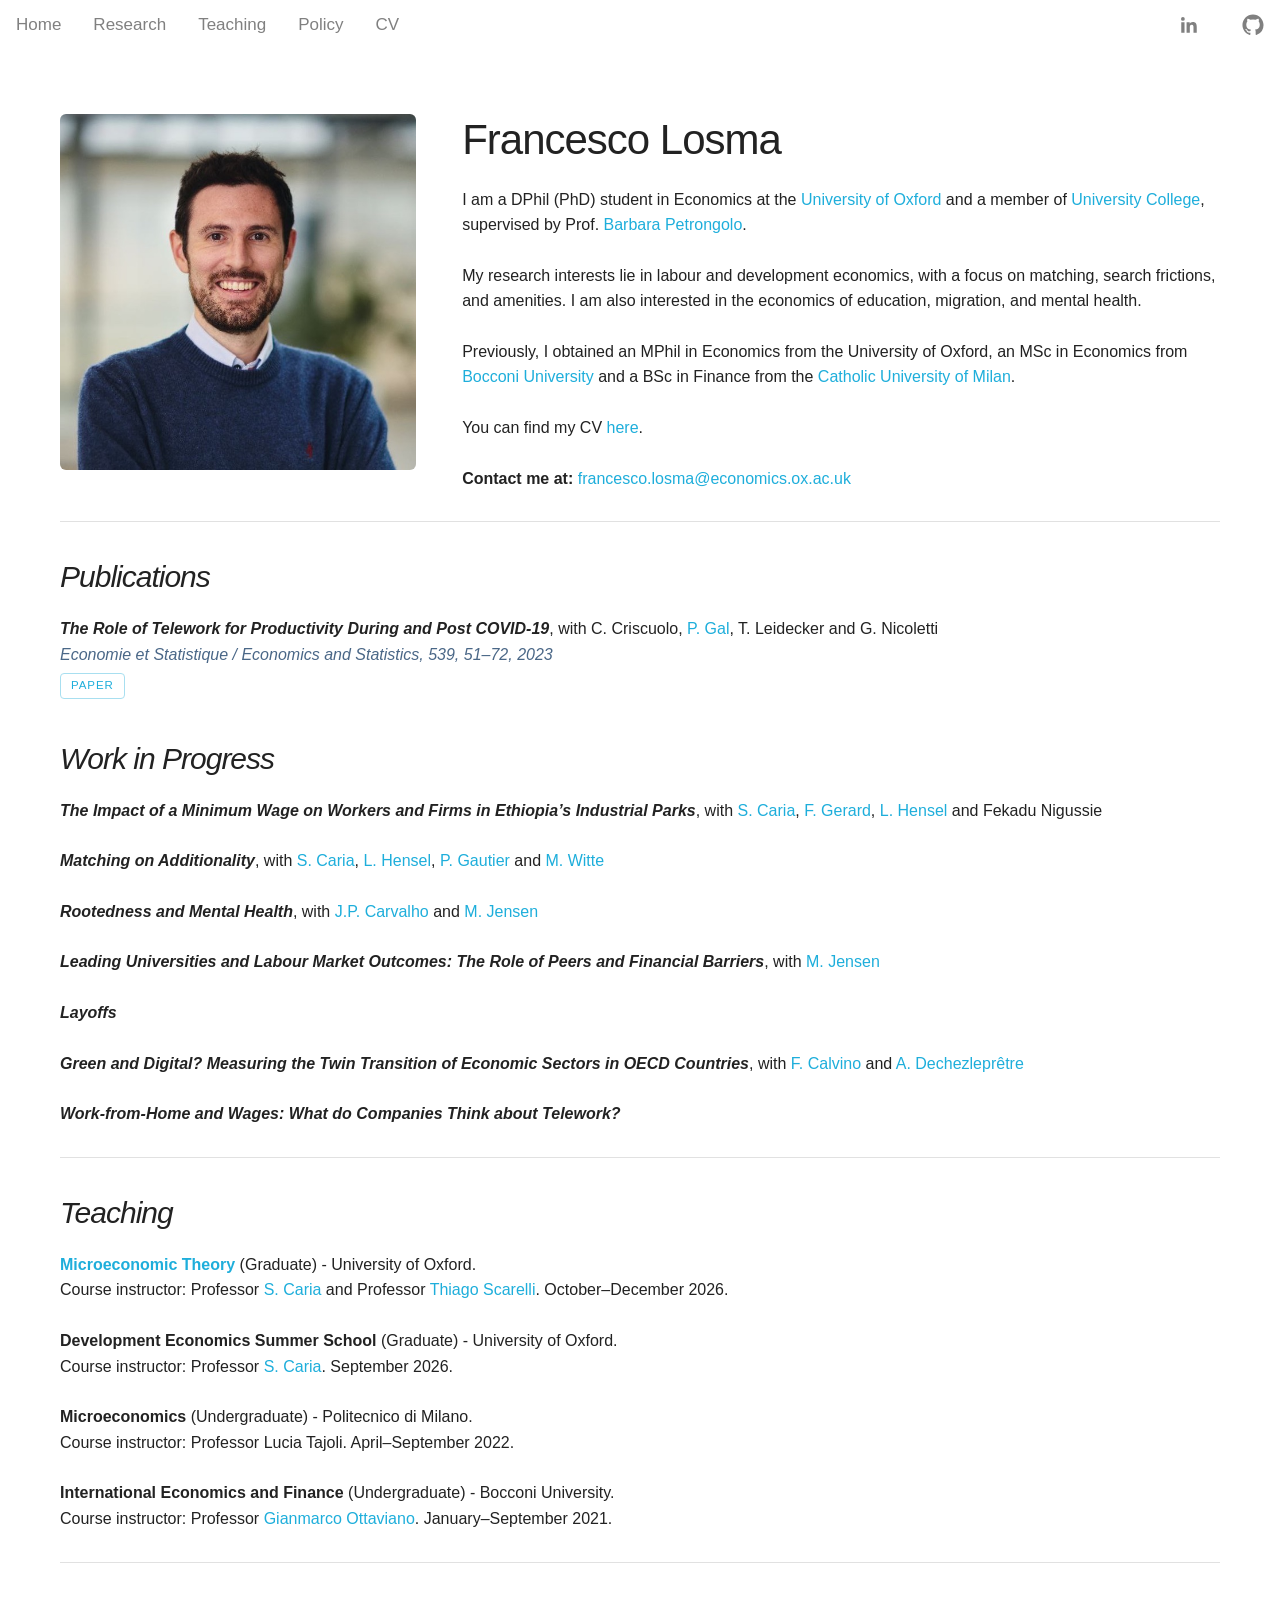
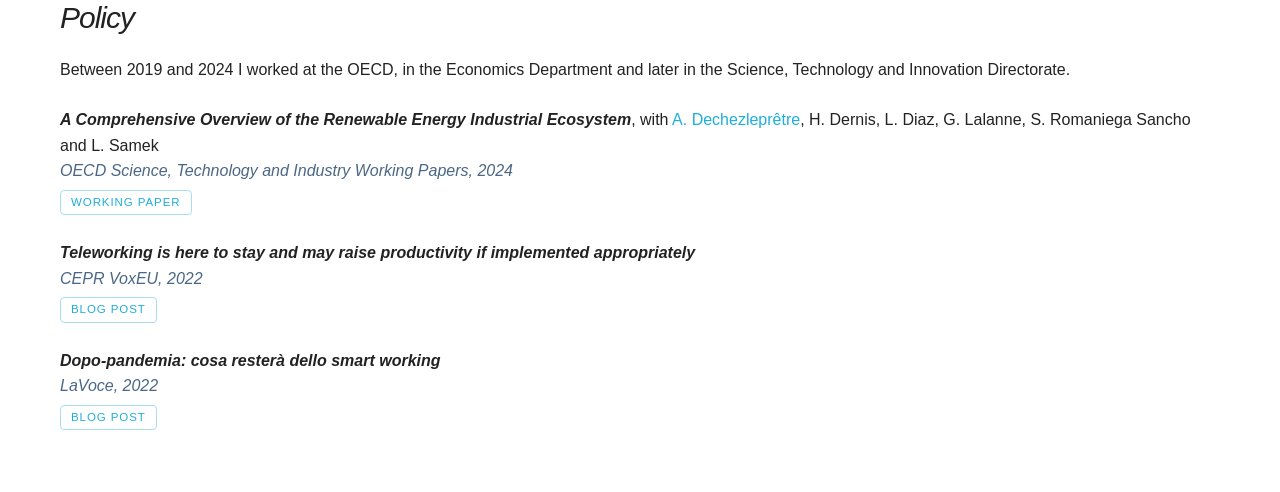
==== index.html @ 0cb71545 "change style" ====
<!doctype html>
<html lang="en">
  <head>
    <meta charset="utf-8">
    <meta name="viewport" content="width=device-width, initial-scale=1">
    <title>Francesco Losma | Economics, University of Oxford</title>
    <meta name="description" content="Francesco Losma, DPhil student in Economics at the University of Oxford.">
    <meta name="author" content="Francesco Losma">
    <link rel="canonical" href="https://francescolosma.github.io/">
    <link rel="icon" href="favicon.svg" type="image/svg+xml">
    <link rel="stylesheet" href="styles.css">
  </head>
  <body>
    <header class="topnav">
      <nav class="nav-links" aria-label="Main">
        <a href="#home">Home</a>
        <a href="#research">Research</a>
        <a href="#teaching">Teaching</a>
        <a href="#policy">Policy</a>
        <a href="files/CV.pdf" target="_blank" rel="noreferrer">CV</a>
      </nav>
      <!-- To add a profile (e.g. Google Scholar), copy one <a> and change its link and icon -->
      <nav class="social-links" aria-label="Profiles">
        <a href="https://www.linkedin.com/in/francesco-losma" aria-label="LinkedIn" target="_blank" rel="noreferrer">
          <svg aria-hidden="true" viewBox="0 0 24 24"><path d="M20.45 20.45h-3.56v-5.57c0-1.33-.02-3.04-1.85-3.04-1.85 0-2.14 1.45-2.14 2.94v5.67H9.35V9h3.41v1.56h.05c.48-.9 1.64-1.85 3.37-1.85 3.6 0 4.27 2.37 4.27 5.46v6.28ZM5.34 7.43a2.06 2.06 0 1 1 0-4.13 2.06 2.06 0 0 1 0 4.13ZM7.12 20.45H3.56V9h3.56v11.45Z"/></svg>
        </a>
        <a href="https://github.com/francescolosma" aria-label="GitHub" target="_blank" rel="noreferrer">
          <svg aria-hidden="true" viewBox="0 0 24 24"><path d="M12 .5C5.65.5.5 5.65.5 12c0 5.08 3.29 9.39 7.86 10.91.58.11.79-.25.79-.56v-1.97c-3.2.7-3.87-1.54-3.87-1.54-.52-1.33-1.28-1.69-1.28-1.69-1.04-.71.08-.7.08-.7 1.15.08 1.76 1.18 1.76 1.18 1.03 1.76 2.69 1.25 3.35.96.1-.74.4-1.25.73-1.54-2.55-.29-5.24-1.28-5.24-5.69 0-1.26.45-2.29 1.18-3.09-.12-.29-.51-1.46.11-3.05 0 0 .97-.31 3.17 1.18a11 11 0 0 1 5.77 0c2.2-1.49 3.17-1.18 3.17-1.18.63 1.59.23 2.76.11 3.05.74.8 1.18 1.83 1.18 3.09 0 4.42-2.69 5.39-5.25 5.68.41.36.78 1.06.78 2.14v3.17c0 .31.21.68.8.56A11.5 11.5 0 0 0 23.5 12C23.5 5.65 18.35.5 12 .5Z"/></svg>
        </a>
      </nav>
    </header>

    <main class="container">
      <section class="profile" id="home">
        <img class="profile-img" src="images/profile.jpg" alt="Portrait of Francesco Losma" width="620" height="620">
        <div class="bio">
          <h1>Francesco Losma</h1>
          <p>
            I am a DPhil (PhD) student in Economics at the
            <a href="https://www.economics.ox.ac.uk/">University of Oxford</a> and a member of
            <a href="https://www.univ.ox.ac.uk/">University College</a>, supervised by Prof.
            <a href="https://sites.google.com/site/barbarapetrongolo/">Barbara Petrongolo</a>.
          </p>
          <p>
            My research interests lie in labour and development economics, with a focus on matching,
            search frictions, and amenities. I am also interested in the economics of education,
            migration, and mental health.
          </p>
          <p>
            Previously, I obtained an MPhil in Economics from the University of Oxford, an MSc in Economics
            from <a href="https://www.unibocconi.it/en">Bocconi University</a> and a BSc in Finance from the
            <a href="https://www.unicatt.it/">Catholic University of Milan</a>.
          </p>
          <p>
            You can find my CV <a href="files/CV.pdf" target="_blank" rel="noreferrer">here</a>.
          </p>
          <p>
            <strong>Contact me at:</strong>
            <a href="mailto:francesco.losma@economics.ox.ac.uk">francesco.losma@economics.ox.ac.uk</a>
          </p>
        </div>
      </section>

      <hr>

      <section id="research">
        <!--
          One <article> per paper. Every line except the title is optional:

          <article class="paper">
            <p><strong><em>Paper Title</em></strong>, with <a href="https://coauthor.site">Coauthor Name</a> and Another Coauthor</p>
            <p class="status">Revise &amp; Resubmit at Journal Name</p>
            <div class="buttons">
              <button class="btn abstract-toggle" type="button" aria-expanded="false">Abstract</button>
              <a class="btn" href="files/paper.pdf" target="_blank" rel="noreferrer">Working Paper</a>
              <a class="btn" href="files/slides.pdf" target="_blank" rel="noreferrer">Slides</a>
            </div>
            <div class="abstract" hidden>
              <p>Abstract text.</p>
            </div>
            <p class="presented"><em>Presented at:</em> Seminar One (05/2026), Conference Two (09/2026)</p>
          </article>

          The Abstract button opens the <div class="abstract"> right after the buttons; leave both
          out if there is no abstract. Any other button is an <a class="btn"> with its own label.
        -->
        <h2>Publications</h2>

        <article class="paper">
          <p><strong><em>The Role of Telework for Productivity During and Post COVID-19</em></strong>, with C. Criscuolo, <a href = "https://sites.google.com/site/petergalswebsite/">P. Gal</a>, T. Leidecker and G. Nicoletti</p>
          <p class="status">Economie et Statistique / Economics and Statistics, 539, 51&ndash;72, 2023</p>
          <div class="buttons">
            <a class="btn" href="https://doi.org/10.24187/ecostat.2023.539.2097" target="_blank" rel="noreferrer">Paper</a>
          </div>
        </article>

        <h2>Work in Progress</h2>

        <article class="paper">
          <p><strong><em>The Impact of a Minimum Wage on Workers and Firms in Ethiopia&rsquo;s Industrial Parks</em></strong>, with <a href="https://www.stefanocaria.com/">S. Caria</a>, <a href = "https://sites.google.com/site/fransgerard/home">F. Gerard</a>, <a href = "https://lukashensel.com/">L. Hensel</a> and Fekadu Nigussie</p>
        </article>

        <article class="paper">
          <p><strong><em>Matching on Additionality</em></strong>, with <a href="https://www.stefanocaria.com/">S. Caria</a>, <a href = "https://lukashensel.com/">L. Hensel</a>, <a href = "https://sites.google.com/site/pietgautier/">P. Gautier</a> and <a href = "https://www.marcwitte.com/">M. Witte</a></p>
        </article>

        <article class="paper">
          <p><strong><em>Rootedness and Mental Health</em></strong>, with <a href = "https://jeanpaulcarvalho.com/">J.P. Carvalho</a> and <a href = "https://fjaellegaard.com/">M. Jensen</a></p>
        </article>

        <article class="paper">
          <p><strong><em>Leading Universities and Labour Market Outcomes: The Role of Peers and Financial Barriers</em></strong>, with <a href = "https://fjaellegaard.com/">M. Jensen</a></p>
        </article>

        <article class="paper">
          <p><strong><em>Layoffs</em></strong></p>
        </article>

        <article class="paper">
          <p><strong><em>Green and Digital? Measuring the Twin Transition of Economic Sectors in OECD Countries</em></strong>, with <a href = "https://sites.google.com/view/flaviocalvino">F. Calvino</a> and <a href = "https://antoinedechezlepretre.github.io/">A. Dechezlepr&ecirc;tre</a></p>
        </article>

        <article class="paper">
          <p><strong><em>Work-from-Home and Wages: What do Companies Think about Telework?</em></strong></p>
        </article>
      </section>

      <hr>

      <section id="teaching">
        <h2>Teaching</h2>

        <p>
          <strong><a href="microeconomic-theory.html">Microeconomic Theory</a></strong> (Graduate) - University of Oxford.<br>
          Course instructor: Professor <a href="https://www.stefanocaria.com/">S. Caria</a> and Professor <a href="https://thiagoscarelli.github.io/">Thiago Scarelli</a>. October&ndash;December 2026.
        </p>

        <p>
          <strong>Development Economics Summer School</strong> (Graduate) - University of Oxford.<br>
          Course instructor: Professor <a href="https://www.stefanocaria.com/">S. Caria</a>. September 2026.
        </p>

        <p>
          <strong>Microeconomics</strong> (Undergraduate) - Politecnico di Milano.<br>
          Course instructor: Professor Lucia Tajoli. April&ndash;September 2022.
        </p>

        <p>
          <strong>International Economics and Finance</strong> (Undergraduate) - Bocconi University.<br>
          Course instructor: Professor <a href = "https://sites.google.com/view/gipottaviano">Gianmarco Ottaviano</a>. January&ndash;September 2021.
        </p>
      </section>

      <hr>

      <section id="policy">
        <h2>Policy</h2>

        <p>
          Between 2019 and 2024 I worked at the OECD, in the Economics Department and later in the
          Science, Technology and Innovation Directorate.
        </p>

        <article class="paper">
          <p>
            <strong><em>A Comprehensive Overview of the Renewable Energy Industrial Ecosystem</em></strong>, with <a href="https://antoinedechezlepretre.github.io/">A. Dechezlepr&ecirc;tre</a>,
            H. Dernis, L. Diaz, G. Lalanne, S. Romaniega Sancho and L. Samek
          </p>
          <p class="status">OECD Science, Technology and Industry Working Papers, 2024</p>
          <div class="buttons">
            <a class="btn" href="https://doi.org/10.1787/94dce592-en" target="_blank" rel="noreferrer">Working Paper</a>
          </div>
        </article>

        <article class="paper">
          <p><strong><em>Teleworking is here to stay and may raise productivity if implemented appropriately</em></strong></p>
          <p class="status">CEPR VoxEU, 2022</p>
          <div class="buttons">
            <a class="btn" href="https://cepr.org/voxeu/columns/teleworking-here-stay-and-may-raise-productivity-if-implemented-appropriately" target="_blank" rel="noreferrer">Blog Post</a>
          </div>
        </article>

        <article class="paper">
          <p><strong><em>Dopo-pandemia: cosa rester&agrave; dello smart working</em></strong></p>
          <p class="status">LaVoce, 2022</p>
          <div class="buttons">
            <a class="btn" href="https://lavoce.info/archives/94316/dopo-pandemia-cosa-restera-dello-smart-working/" target="_blank" rel="noreferrer">Blog Post</a>
          </div>
        </article>
      </section>
    </main>

    <script src="site.js"></script>
  </body>
</html>
---- styles.css ----
:root {
  --text: #222;
  --muted: #808080;
  --link: #1eaedb;
  --link-hover: #0fa0ce;
  --status: #4a6787;
  --btn-border: #a8dff0;
  --line: #e1e1e1;
  --nav-hover: #ddd;
}

* {
  box-sizing: border-box;
}

html {
  scroll-behavior: smooth;
}

body {
  margin: 0;
  background: #fff;
  color: var(--text);
  font-family: "Helvetica Neue", Helvetica, Arial, sans-serif;
  font-size: 16px;
  font-weight: 300;
  line-height: 1.6;
  overflow-wrap: break-word;
}

a {
  color: var(--link);
  text-decoration: none;
}

a:hover,
a:focus {
  color: var(--link-hover);
}

strong {
  font-weight: 700;
}

p {
  margin: 0 0 25px;
}

hr {
  margin: 30px 0 35px;
  border: 0;
  border-top: 1px solid var(--line);
}

/* ---------- Top bar ---------- */

.topnav {
  display: flex;
  flex-wrap: wrap;
  justify-content: space-between;
  align-items: center;
}

.nav-links,
.social-links {
  display: flex;
  flex-wrap: wrap;
}

.social-links {
  gap: 10px;
}

.topnav a {
  padding: 14px 16px;
  color: var(--muted);
  font-size: 17px;
  line-height: 1.2;
}

.topnav a:hover,
.topnav a:focus {
  background: var(--nav-hover);
  color: #000;
}

.social-links a {
  display: flex;
  align-items: center;
}

.social-links svg {
  width: 22px;
  height: 22px;
  fill: currentColor;
}

/* ---------- Page ---------- */

.container {
  max-width: 1200px;
  margin: 0 auto;
  padding: clamp(24px, 5vw, 72px) 20px 60px;
}

/* photo on the left, name and bio on the right */
.profile {
  display: grid;
  grid-template-columns: 30.667% 1fr;
  gap: 4%;
  align-items: start;
}

.profile-img {
  display: block;
  width: 100%;
  height: auto;
  border-radius: 6px;
}

h1 {
  margin: 0 0 20px;
  font-size: 42px;
  font-weight: 300;
  line-height: 1.25;
  letter-spacing: -1px;
}

.bio p:last-child {
  margin-bottom: 0;
}

h2 {
  margin: 0 0 20px;
  font-size: 30px;
  font-style: italic;
  font-weight: 300;
  line-height: 1.3;
  letter-spacing: -1px;
}

* + h2 {
  margin-top: 40px;
}

section > :last-child {
  margin-bottom: 0;
}

/* ---------- Papers ---------- */

.paper {
  margin-bottom: 25px;
}

.paper p {
  margin: 0;
}

.status {
  color: var(--status);
  font-style: italic;
}

/* a row of buttons under a paper: Abstract, Paper, Slides, ... */
.buttons {
  display: flex;
  flex-wrap: wrap;
  gap: 6px;
  margin: 6px 0 2px;
}

.btn {
  display: inline-flex;
  align-items: center;
  gap: 5px;
  padding: 3px 10px;
  border: 1px solid var(--btn-border);
  border-radius: 4px;
  background: #fff;
  color: var(--link);
  font: inherit;
  font-size: 11.5px;
  font-weight: 500;
  line-height: 1.5;
  letter-spacing: 0.08em;
  text-transform: uppercase;
  vertical-align: 1px;
  cursor: pointer;
  transition: background-color 0.15s, border-color 0.15s, color 0.15s;
}

.btn:hover,
.btn:focus-visible,
.btn[aria-expanded="true"] {
  border-color: var(--link);
  background: var(--link);
  color: #fff;
}

/* the arrow on the Abstract button turns when the abstract is open */
.abstract-toggle::after {
  content: "";
  width: 0;
  height: 0;
  border-top: 4px solid transparent;
  border-bottom: 4px solid transparent;
  border-left: 5px solid currentColor;
  transition: transform 0.15s;
}

.abstract-toggle[aria-expanded="true"]::after {
  transform: rotate(90deg);
}

.abstract {
  margin: 10px 0 4px;
  padding-left: 14px;
  border-left: 2px solid var(--line);
  color: #444;
  font-size: 15px;
}

.abstract p {
  text-align: justify;
}

.presented {
  font-size: 14px;
  line-height: 1.85;
}

/* ---------- Phones ---------- */

@media (max-width: 750px) {
  .profile {
    grid-template-columns: 1fr;
    gap: 20px;
  }

  h1 {
    font-size: 36px;
  }

  .topnav a {
    padding: 12px 10px;
  }
}
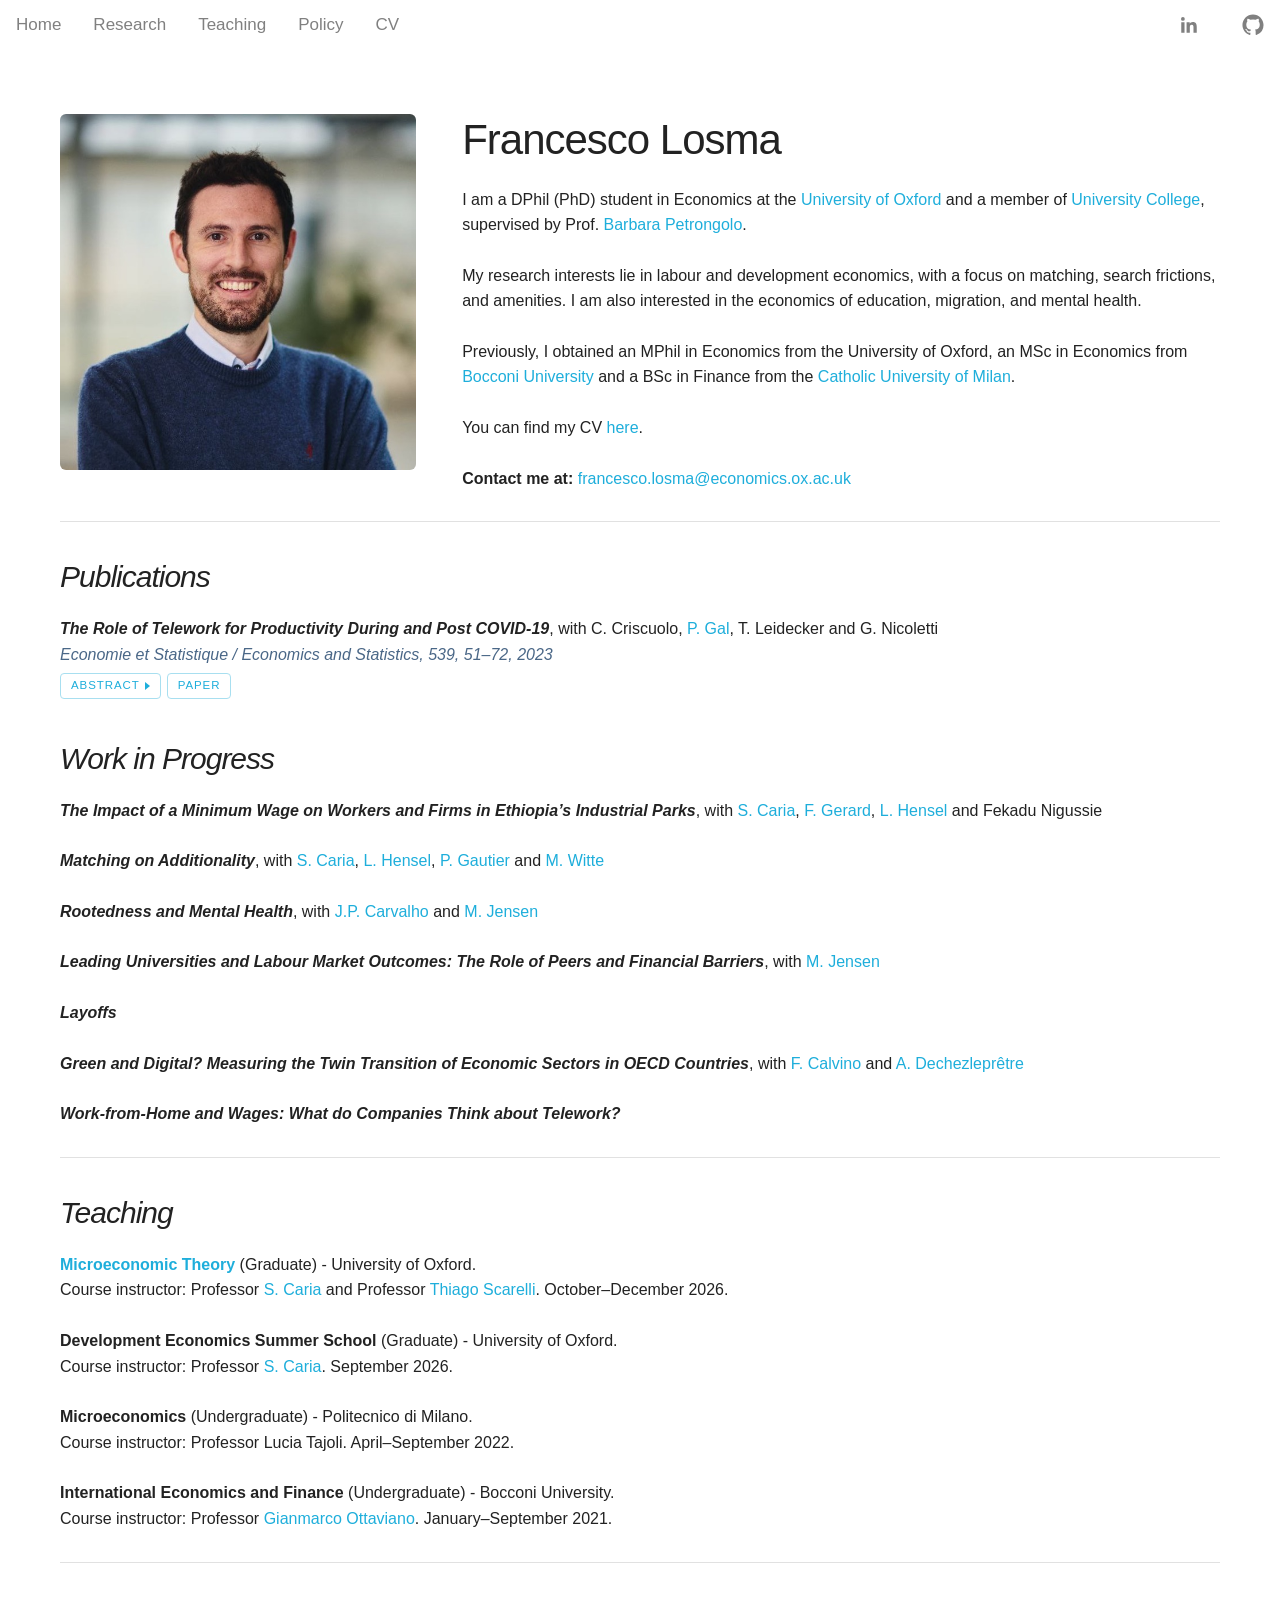
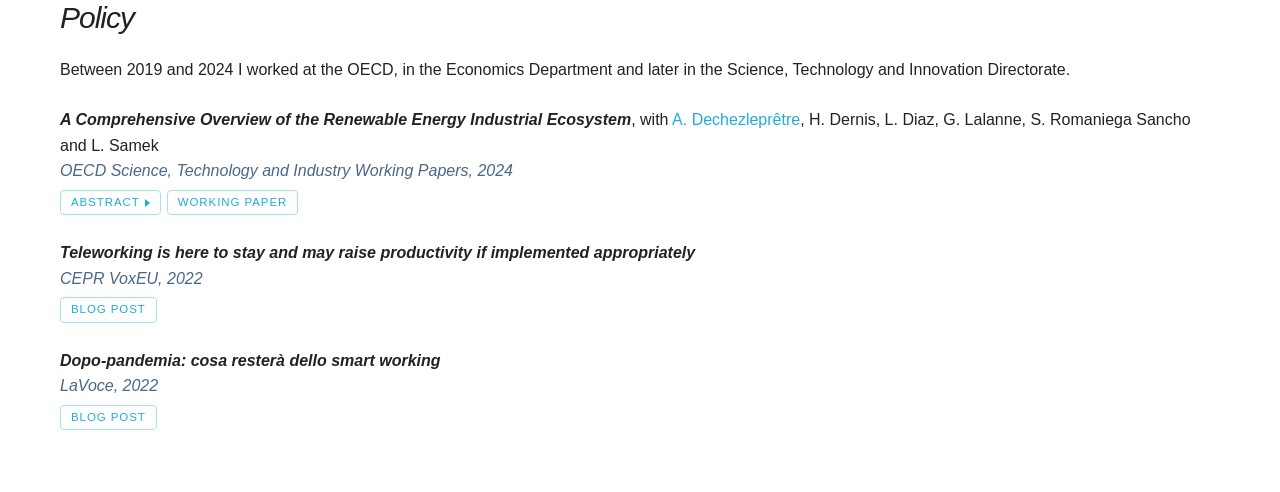
==== commit d9f728fa: "add abstracts" ====
--- a/index.html
+++ b/index.html
@@ -81,8 +81,9 @@
             <p class="presented"><em>Presented at:</em> Seminar One (05/2026), Conference Two (09/2026)</p>
           </article>
 
-          The Abstract button opens the <div class="abstract"> right after the buttons; leave both
-          out if there is no abstract. Any other button is an <a class="btn"> with its own label.
+          The Abstract button opens the <div class="abstract"> right after the buttons. It only shows
+          once that abstract has text, so an empty one can stay until the abstract is ready.
+          Any other button is an <a class="btn"> with its own label.
         -->
         <h2>Publications</h2>
 
@@ -90,38 +91,84 @@
           <p><strong><em>The Role of Telework for Productivity During and Post COVID-19</em></strong>, with C. Criscuolo, <a href = "https://sites.google.com/site/petergalswebsite/">P. Gal</a>, T. Leidecker and G. Nicoletti</p>
           <p class="status">Economie et Statistique / Economics and Statistics, 539, 51&ndash;72, 2023</p>
           <div class="buttons">
+            <button class="btn abstract-toggle" type="button" aria-expanded="false">Abstract</button>
             <a class="btn" href="https://doi.org/10.24187/ecostat.2023.539.2097" target="_blank" rel="noreferrer">Paper</a>
           </div>
+          <div class="abstract" hidden>
+            <p>Motivated by the sudden adoption of telework in the wake of the COVID-19 pandemic, the OECD Global Forum on Productivity (GFP) undertook an online survey among managers and workers in 25 countries about their experience and expectations on telework, with a particular focus on productivity and well-being aspects. Respondents had an overall positive assessment from teleworking both for firm performance and for well-being, and wish to increase the share of teleworkers from pre-crisis levels. On average, the ideal amount of telework is envisaged around 2-3 days per week, in line with the idea that the benefits (e.g. less commuting, fewer distractions) and costs (e.g. impaired communication and knowledge flows) are balanced at an intermediate level of telework intensity. Further adaptive changes from management are also needed, such as the coordination of schedules and further investments in ICT tools and skills.</p>
+          </div>
         </article>
 
         <h2>Work in Progress</h2>
 
         <article class="paper">
           <p><strong><em>The Impact of a Minimum Wage on Workers and Firms in Ethiopia&rsquo;s Industrial Parks</em></strong>, with <a href="https://www.stefanocaria.com/">S. Caria</a>, <a href = "https://sites.google.com/site/fransgerard/home">F. Gerard</a>, <a href = "https://lukashensel.com/">L. Hensel</a> and Fekadu Nigussie</p>
+          <div class="buttons">
+            <button class="btn abstract-toggle" type="button" aria-expanded="false">Abstract</button>
+          </div>
+          <div class="abstract" hidden>
+            <p><!-- paste the abstract here --></p>
+          </div>
         </article>
 
         <article class="paper">
           <p><strong><em>Matching on Additionality</em></strong>, with <a href="https://www.stefanocaria.com/">S. Caria</a>, <a href = "https://lukashensel.com/">L. Hensel</a>, <a href = "https://sites.google.com/site/pietgautier/">P. Gautier</a> and <a href = "https://www.marcwitte.com/">M. Witte</a></p>
+          <div class="buttons">
+            <button class="btn abstract-toggle" type="button" aria-expanded="false">Abstract</button>
+          </div>
+          <div class="abstract" hidden>
+            <p><!-- paste the abstract here --></p>
+          </div>
         </article>
 
         <article class="paper">
           <p><strong><em>Rootedness and Mental Health</em></strong>, with <a href = "https://jeanpaulcarvalho.com/">J.P. Carvalho</a> and <a href = "https://fjaellegaard.com/">M. Jensen</a></p>
+          <div class="buttons">
+            <button class="btn abstract-toggle" type="button" aria-expanded="false">Abstract</button>
+          </div>
+          <div class="abstract" hidden>
+            <p><!-- paste the abstract here --></p>
+          </div>
         </article>
 
         <article class="paper">
           <p><strong><em>Leading Universities and Labour Market Outcomes: The Role of Peers and Financial Barriers</em></strong>, with <a href = "https://fjaellegaard.com/">M. Jensen</a></p>
+          <div class="buttons">
+            <button class="btn abstract-toggle" type="button" aria-expanded="false">Abstract</button>
+          </div>
+          <div class="abstract" hidden>
+            <p><!-- paste the abstract here --></p>
+          </div>
         </article>
 
         <article class="paper">
           <p><strong><em>Layoffs</em></strong></p>
+          <div class="buttons">
+            <button class="btn abstract-toggle" type="button" aria-expanded="false">Abstract</button>
+          </div>
+          <div class="abstract" hidden>
+            <p><!-- paste the abstract here --></p>
+          </div>
         </article>
 
         <article class="paper">
           <p><strong><em>Green and Digital? Measuring the Twin Transition of Economic Sectors in OECD Countries</em></strong>, with <a href = "https://sites.google.com/view/flaviocalvino">F. Calvino</a> and <a href = "https://antoinedechezlepretre.github.io/">A. Dechezlepr&ecirc;tre</a></p>
+          <div class="buttons">
+            <button class="btn abstract-toggle" type="button" aria-expanded="false">Abstract</button>
+          </div>
+          <div class="abstract" hidden>
+            <p><!-- paste the abstract here --></p>
+          </div>
         </article>
 
         <article class="paper">
           <p><strong><em>Work-from-Home and Wages: What do Companies Think about Telework?</em></strong></p>
+          <div class="buttons">
+            <button class="btn abstract-toggle" type="button" aria-expanded="false">Abstract</button>
+          </div>
+          <div class="abstract" hidden>
+            <p><!-- paste the abstract here --></p>
+          </div>
         </article>
       </section>
 
@@ -168,7 +215,11 @@
           </p>
           <p class="status">OECD Science, Technology and Industry Working Papers, 2024</p>
           <div class="buttons">
+            <button class="btn abstract-toggle" type="button" aria-expanded="false">Abstract</button>
             <a class="btn" href="https://doi.org/10.1787/94dce592-en" target="_blank" rel="noreferrer">Working Paper</a>
+          </div>
+          <div class="abstract" hidden>
+            <p>While renewable energy adoption has accelerated globally, significant challenges remain in meeting ambitious deployment targets. This paper analyses bottlenecks in the renewable energy ecosystem and explores policy solutions by examining trade, innovation, M&A, jobs, and skills data. The analysis reveals three key findings: first, the renewable energy ecosystem spans multiple sectors beyond electricity production, with machinery, computer and electronics, and scientific and technical activities playing central roles in innovation activity and job creation; second, supply chain concentration is increasing for both capital goods and critical raw materials, creating dependencies on key supplier countries; and third, while innovation offers a pathway to address these dependencies through developing leading-edge manufacturing capabilities and material substitutes, patenting activity in renewable technologies is declining. Additionally, the sector faces potential skills shortages in engineering and technical trades. The findings suggest successful renewable energy deployment requires coordinated policy approaches addressing innovation support, supply chain resilience, and workforce development.</p>
           </div>
         </article>
 
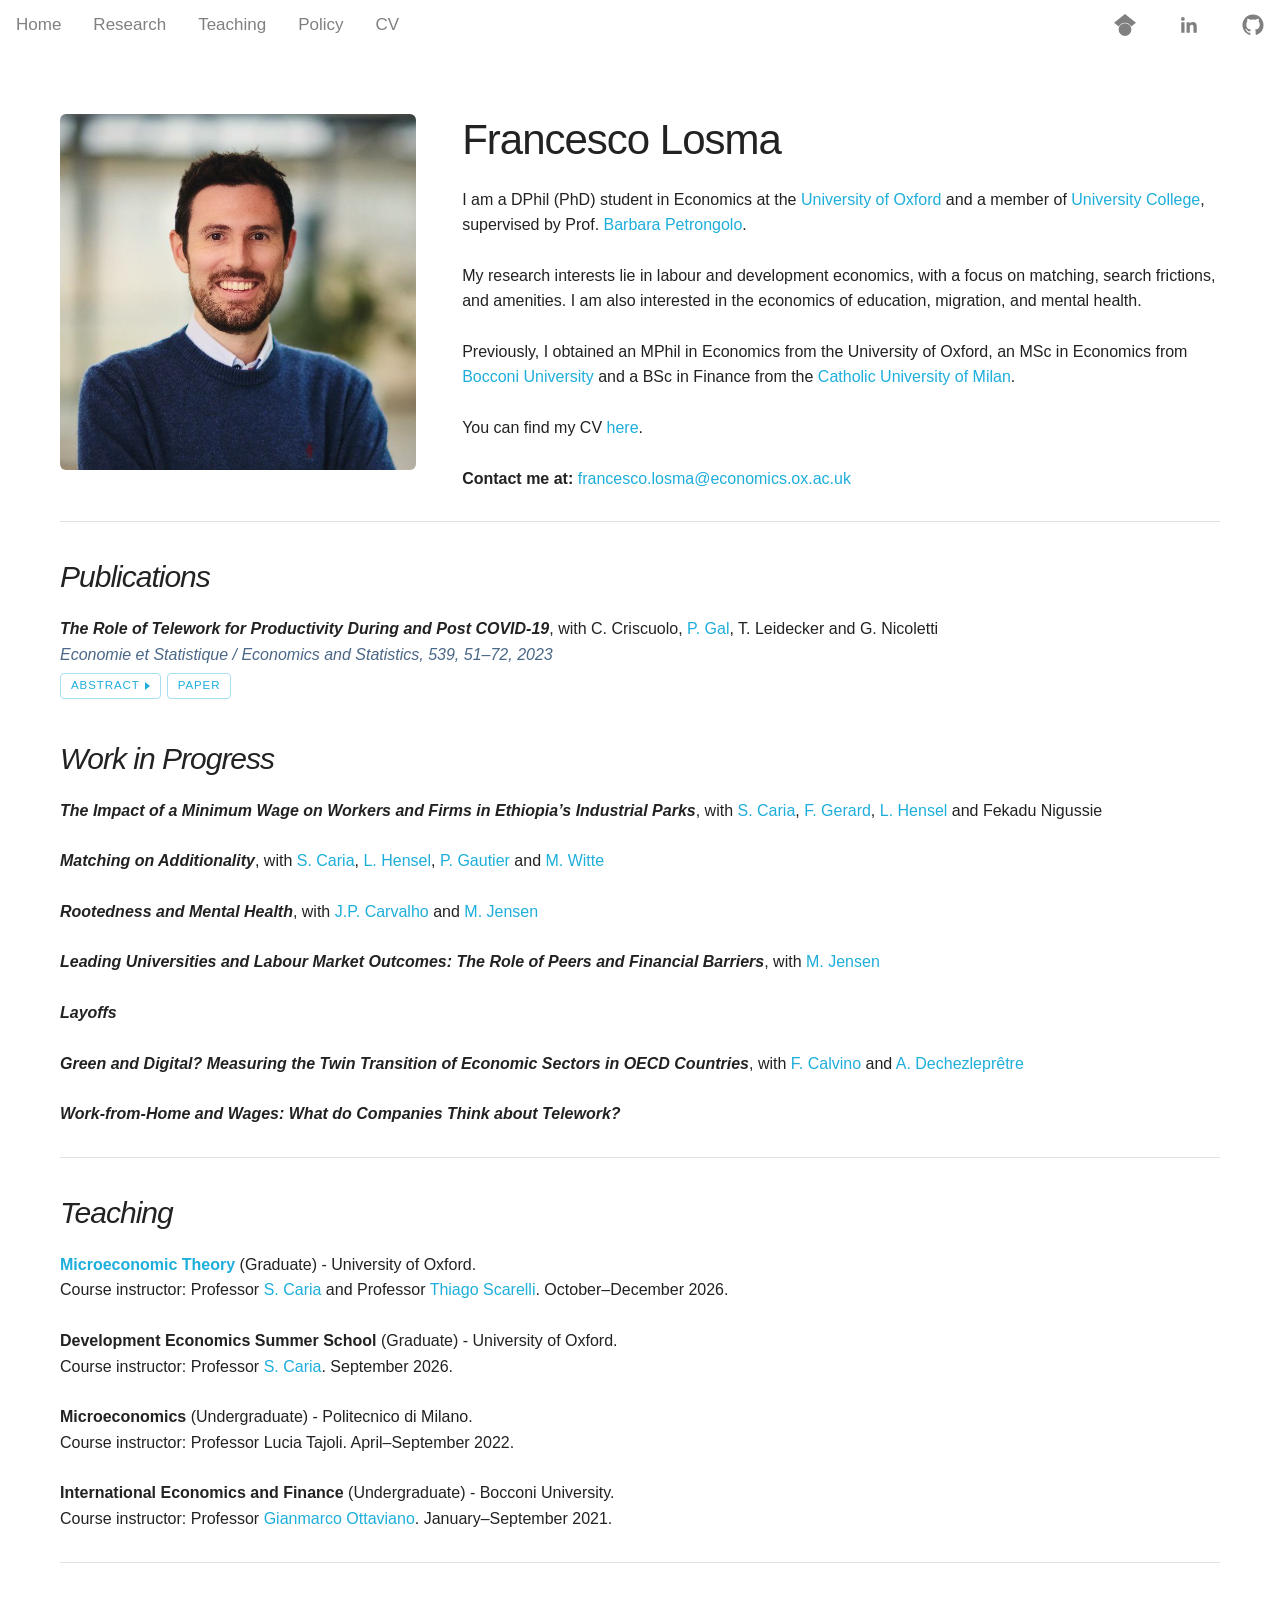
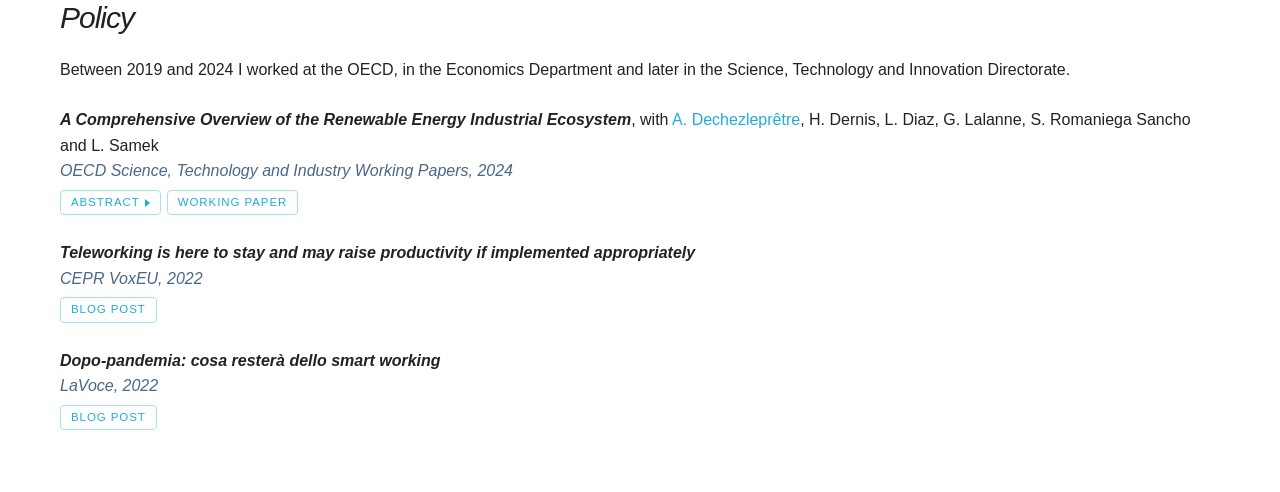
==== commit fed4a361: "Add Google Scholar profile to the top bar Co-Authored-By: Claude Opus 5.5 <noreply@anthropic.com>" ====
--- a/index.html
+++ b/index.html
@@ -19,8 +19,11 @@
         <a href="#policy">Policy</a>
         <a href="files/CV.pdf" target="_blank" rel="noreferrer">CV</a>
       </nav>
-      <!-- To add a profile (e.g. Google Scholar), copy one <a> and change its link and icon -->
+      <!-- To add a profile, copy one <a> and change its link, label and icon (in both index.html and microeconomic-theory.html) -->
       <nav class="social-links" aria-label="Profiles">
+        <a href="https://scholar.google.com/citations?user=Rabv2B8AAAAJ" aria-label="Google Scholar" target="_blank" rel="noreferrer">
+          <svg aria-hidden="true" viewBox="0 0 24 24"><path d="M5.242 13.769 0 9.5 12 0l12 9.5-5.242 4.269C17.548 11.249 14.978 9.5 12 9.5c-2.977 0-5.548 1.748-6.758 4.269ZM12 10a7 7 0 1 0 0 14 7 7 0 0 0 0-14Z"/></svg>
+        </a>
         <a href="https://www.linkedin.com/in/francesco-losma" aria-label="LinkedIn" target="_blank" rel="noreferrer">
           <svg aria-hidden="true" viewBox="0 0 24 24"><path d="M20.45 20.45h-3.56v-5.57c0-1.33-.02-3.04-1.85-3.04-1.85 0-2.14 1.45-2.14 2.94v5.67H9.35V9h3.41v1.56h.05c.48-.9 1.64-1.85 3.37-1.85 3.6 0 4.27 2.37 4.27 5.46v6.28ZM5.34 7.43a2.06 2.06 0 1 1 0-4.13 2.06 2.06 0 0 1 0 4.13ZM7.12 20.45H3.56V9h3.56v11.45Z"/></svg>
         </a>
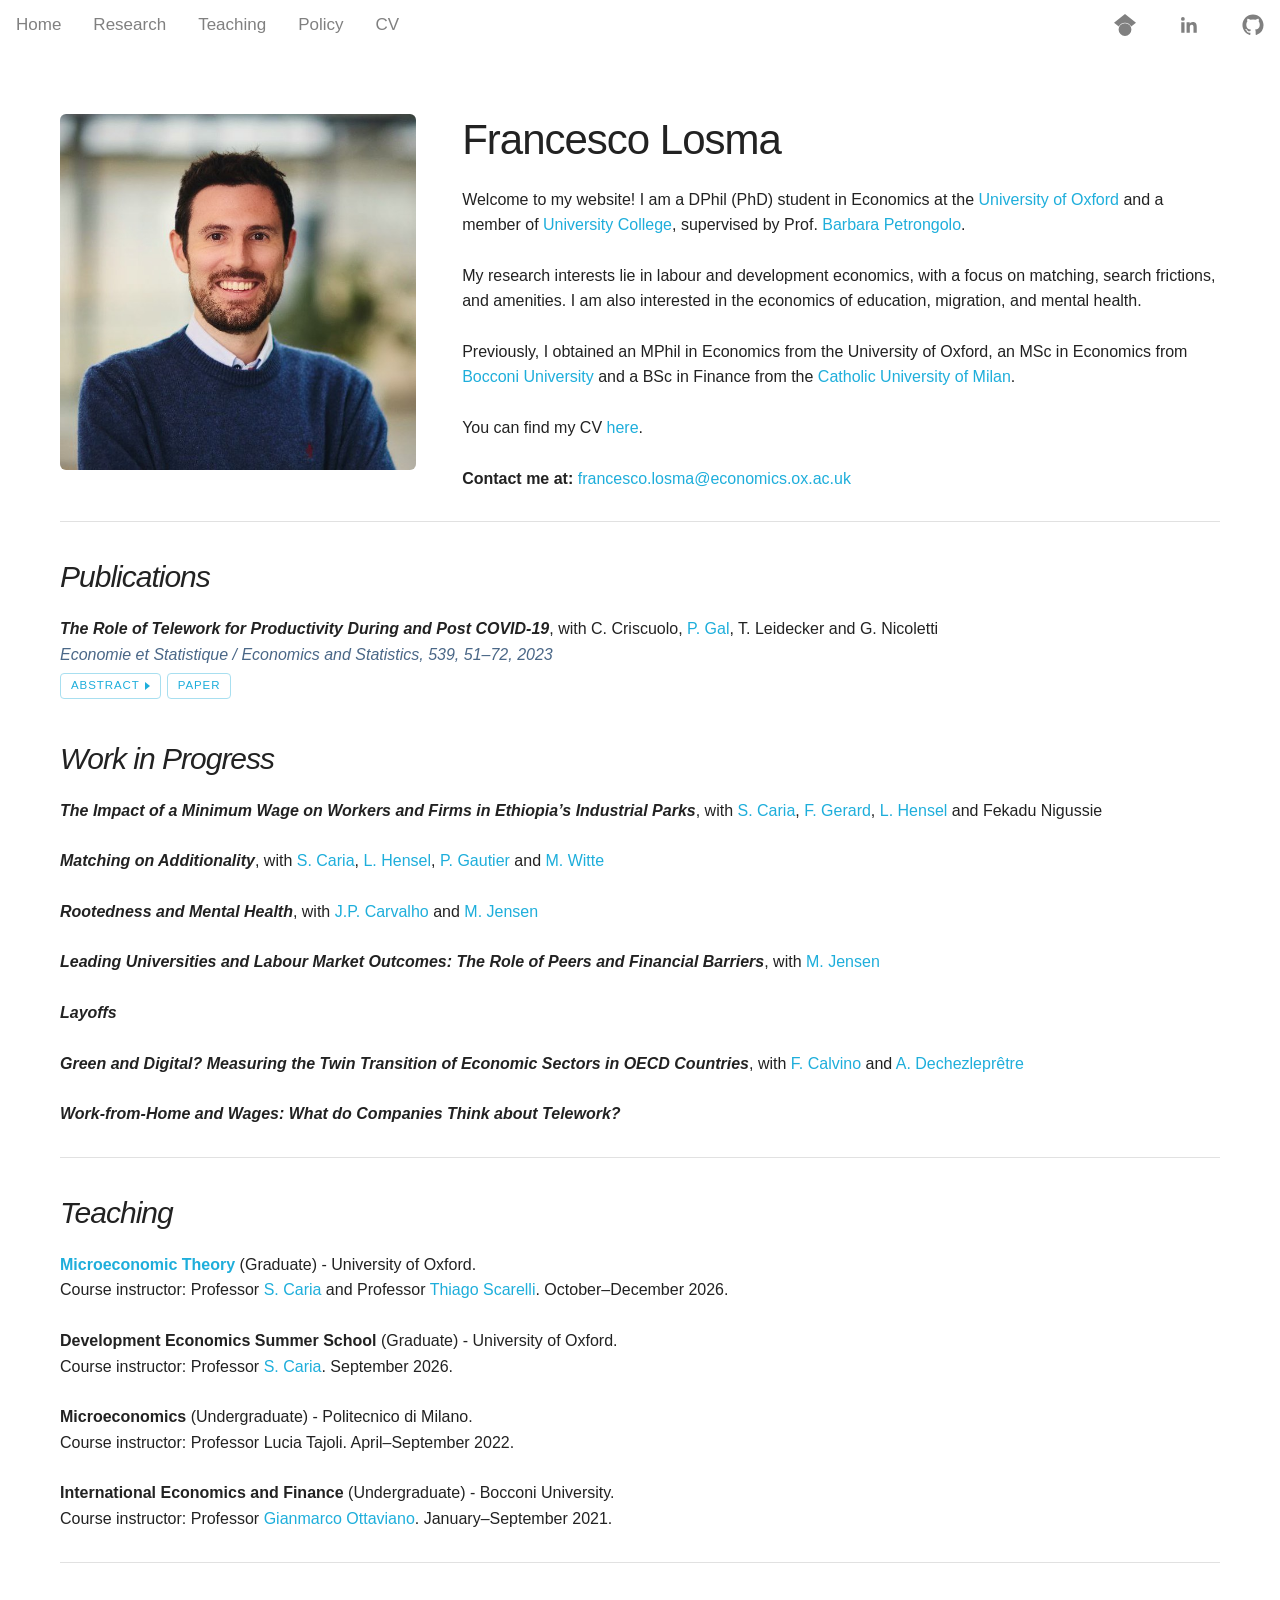
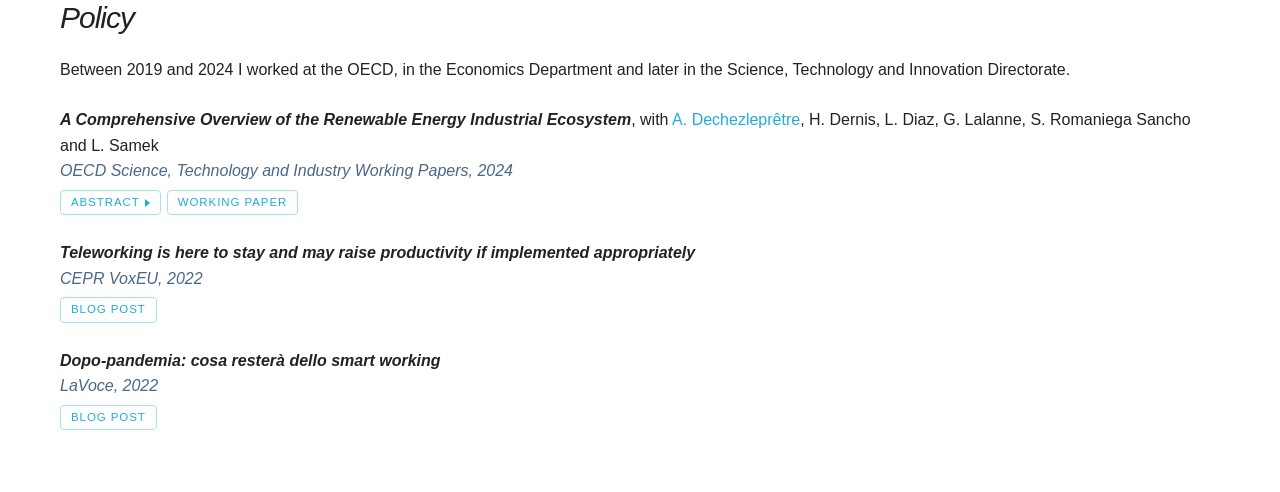
==== commit 5564d7f5: "add welcome" ====
--- a/index.html
+++ b/index.html
@@ -39,7 +39,7 @@
         <div class="bio">
           <h1>Francesco Losma</h1>
           <p>
-            I am a DPhil (PhD) student in Economics at the
+            Welcome to my website! I am a DPhil (PhD) student in Economics at the
             <a href="https://www.economics.ox.ac.uk/">University of Oxford</a> and a member of
             <a href="https://www.univ.ox.ac.uk/">University College</a>, supervised by Prof.
             <a href="https://sites.google.com/site/barbarapetrongolo/">Barbara Petrongolo</a>.
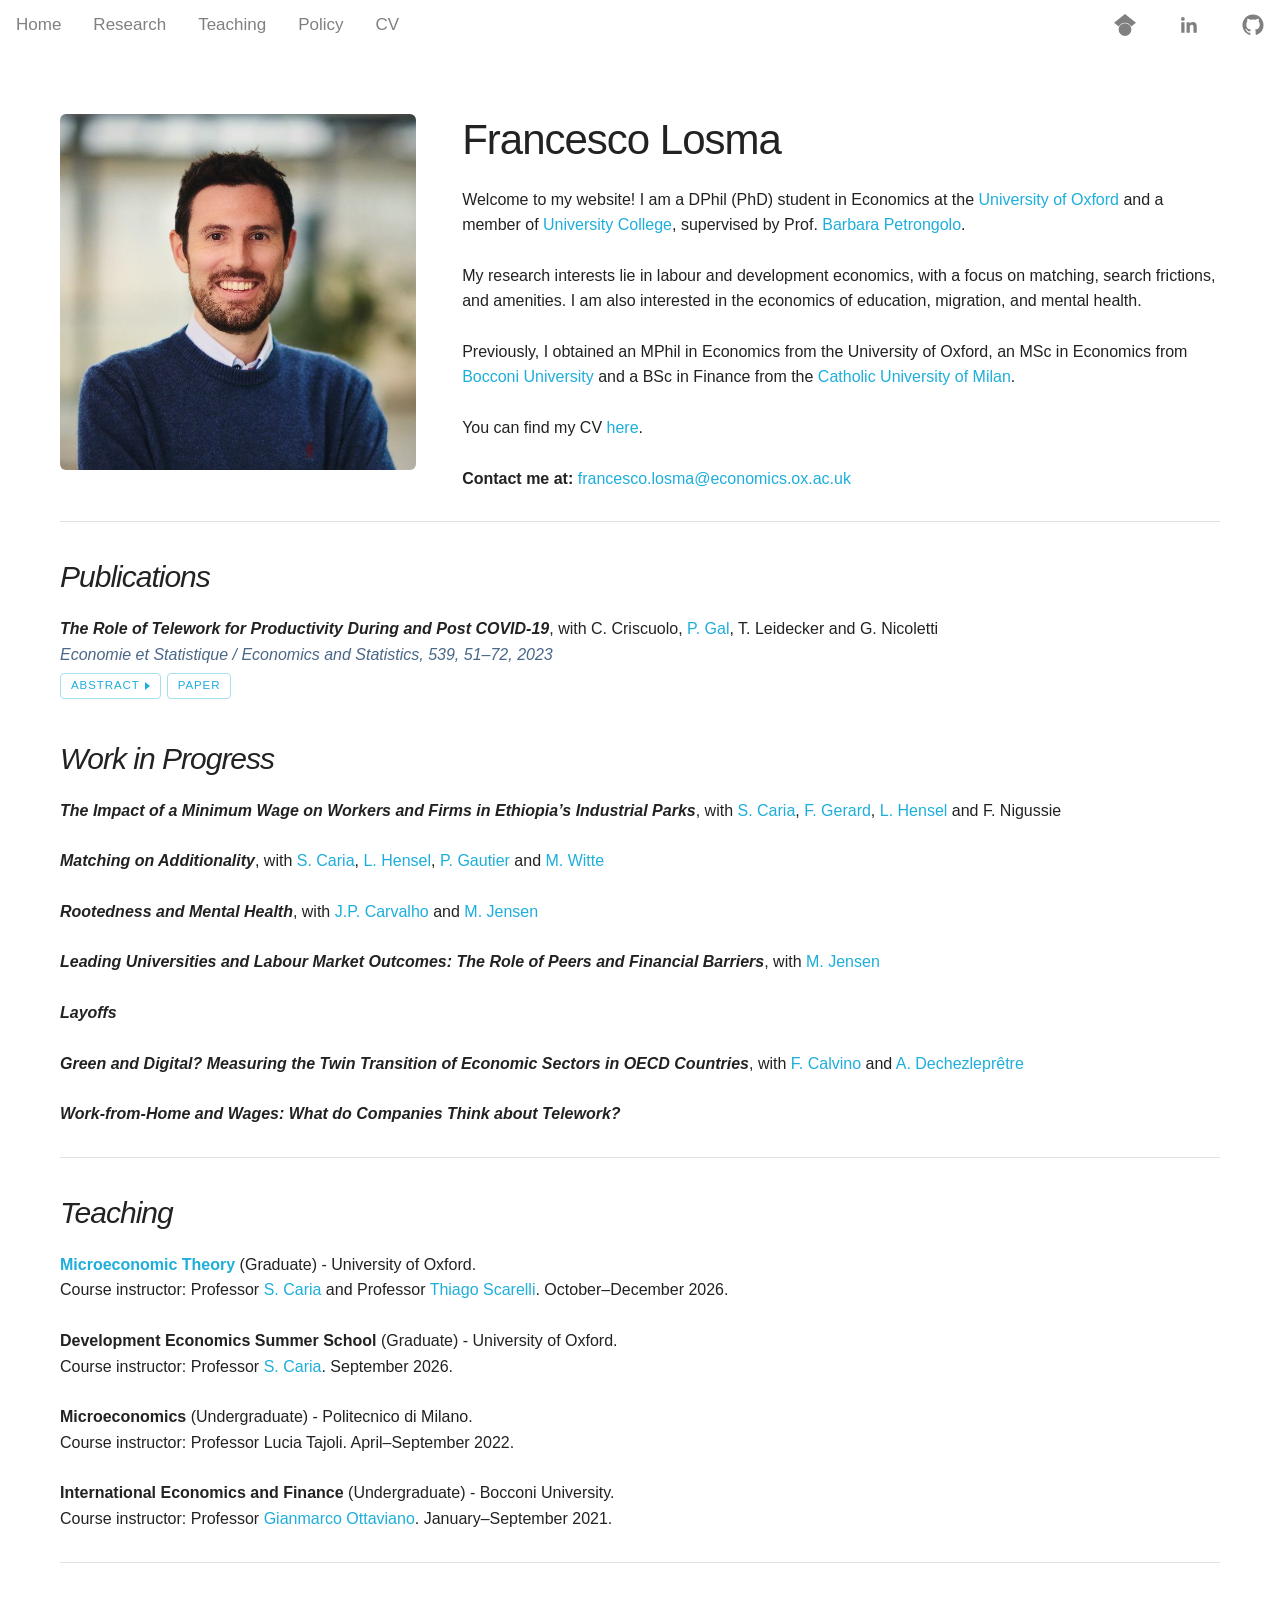
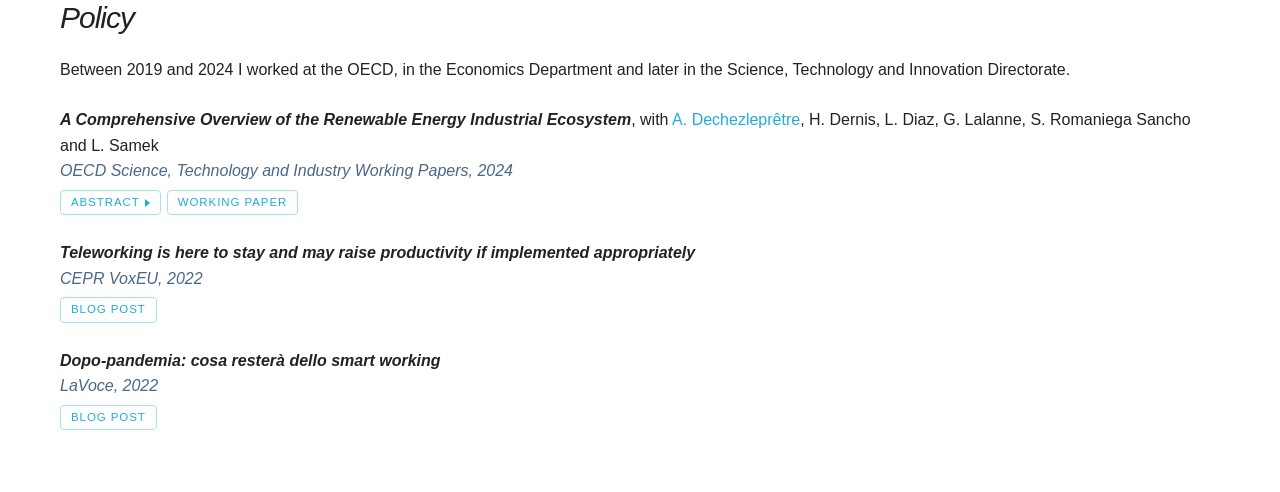
==== commit 794baf6b: "fix fekadu's name" ====
--- a/index.html
+++ b/index.html
@@ -105,7 +105,7 @@
         <h2>Work in Progress</h2>
 
         <article class="paper">
-          <p><strong><em>The Impact of a Minimum Wage on Workers and Firms in Ethiopia&rsquo;s Industrial Parks</em></strong>, with <a href="https://www.stefanocaria.com/">S. Caria</a>, <a href = "https://sites.google.com/site/fransgerard/home">F. Gerard</a>, <a href = "https://lukashensel.com/">L. Hensel</a> and Fekadu Nigussie</p>
+          <p><strong><em>The Impact of a Minimum Wage on Workers and Firms in Ethiopia&rsquo;s Industrial Parks</em></strong>, with <a href="https://www.stefanocaria.com/">S. Caria</a>, <a href = "https://sites.google.com/site/fransgerard/home">F. Gerard</a>, <a href = "https://lukashensel.com/">L. Hensel</a> and F. Nigussie</p>
           <div class="buttons">
             <button class="btn abstract-toggle" type="button" aria-expanded="false">Abstract</button>
           </div>
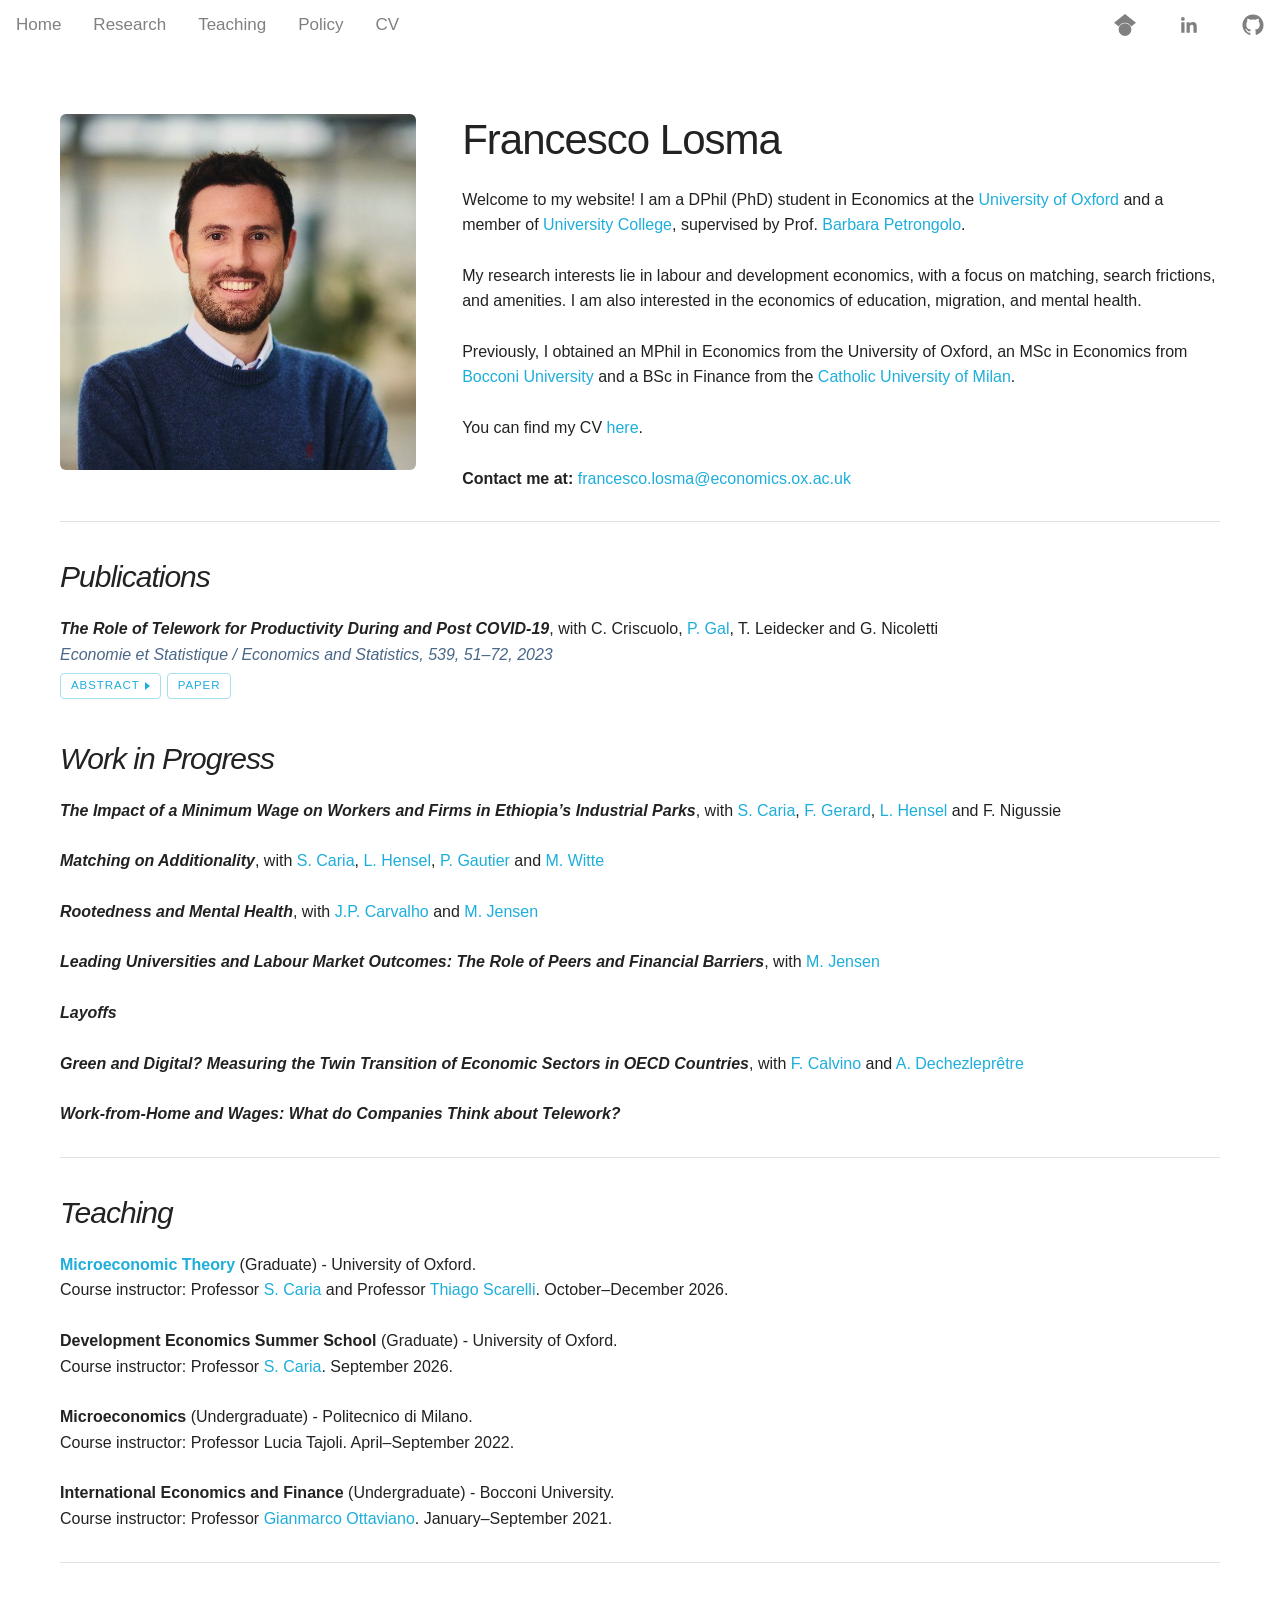
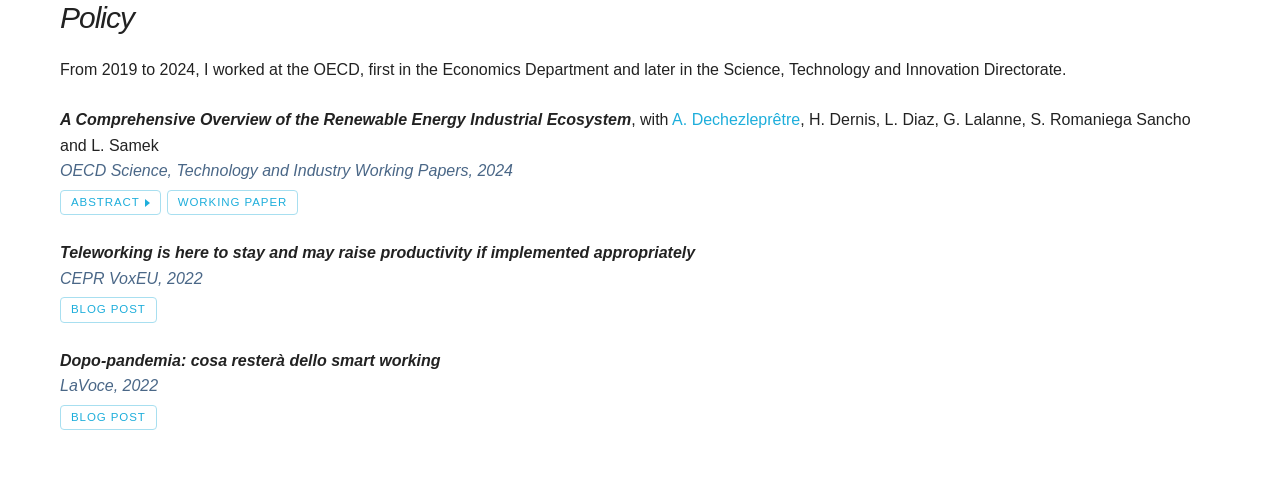
==== commit 42821f9a: "fix oecd line" ====
--- a/index.html
+++ b/index.html
@@ -207,8 +207,7 @@
         <h2>Policy</h2>
 
         <p>
-          Between 2019 and 2024 I worked at the OECD, in the Economics Department and later in the
-          Science, Technology and Innovation Directorate.
+          From 2019 to 2024, I worked at the OECD, first in the Economics Department and later in the Science, Technology and Innovation Directorate.
         </p>
 
         <article class="paper">
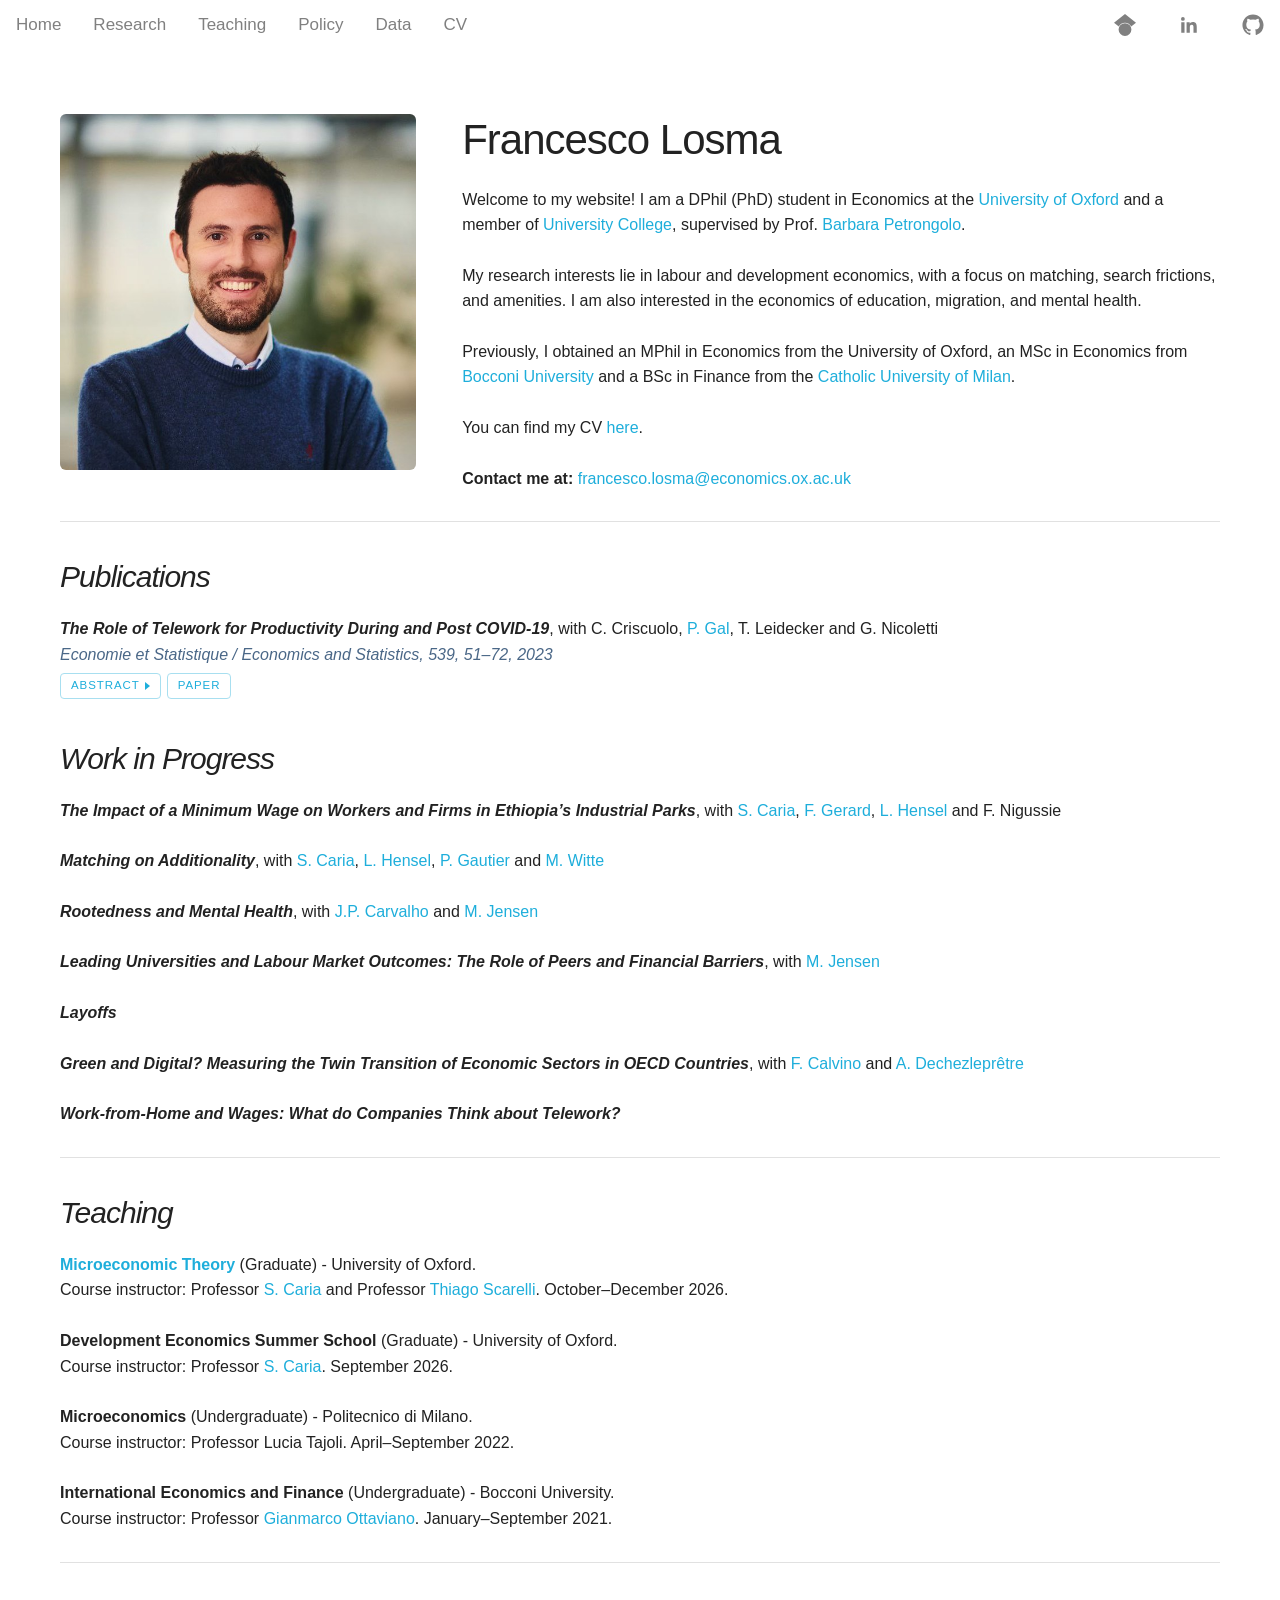
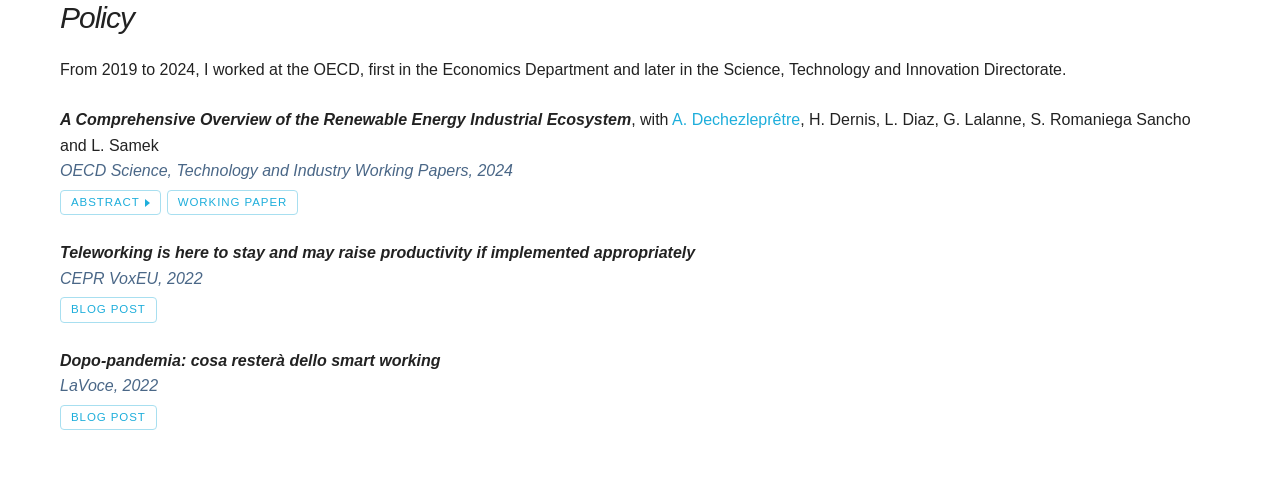
==== commit 28f6fb7c: "Add a Data page collecting datasets, their main variables and the papers that use them Co-Authored-B" ====
--- a/index.html
+++ b/index.html
@@ -17,6 +17,7 @@
         <a href="#research">Research</a>
         <a href="#teaching">Teaching</a>
         <a href="#policy">Policy</a>
+        <a href="data.html">Data</a>
         <a href="files/CV.pdf" target="_blank" rel="noreferrer">CV</a>
       </nav>
       <!-- To add a profile, copy one <a> and change its link, label and icon (in both index.html and microeconomic-theory.html) -->
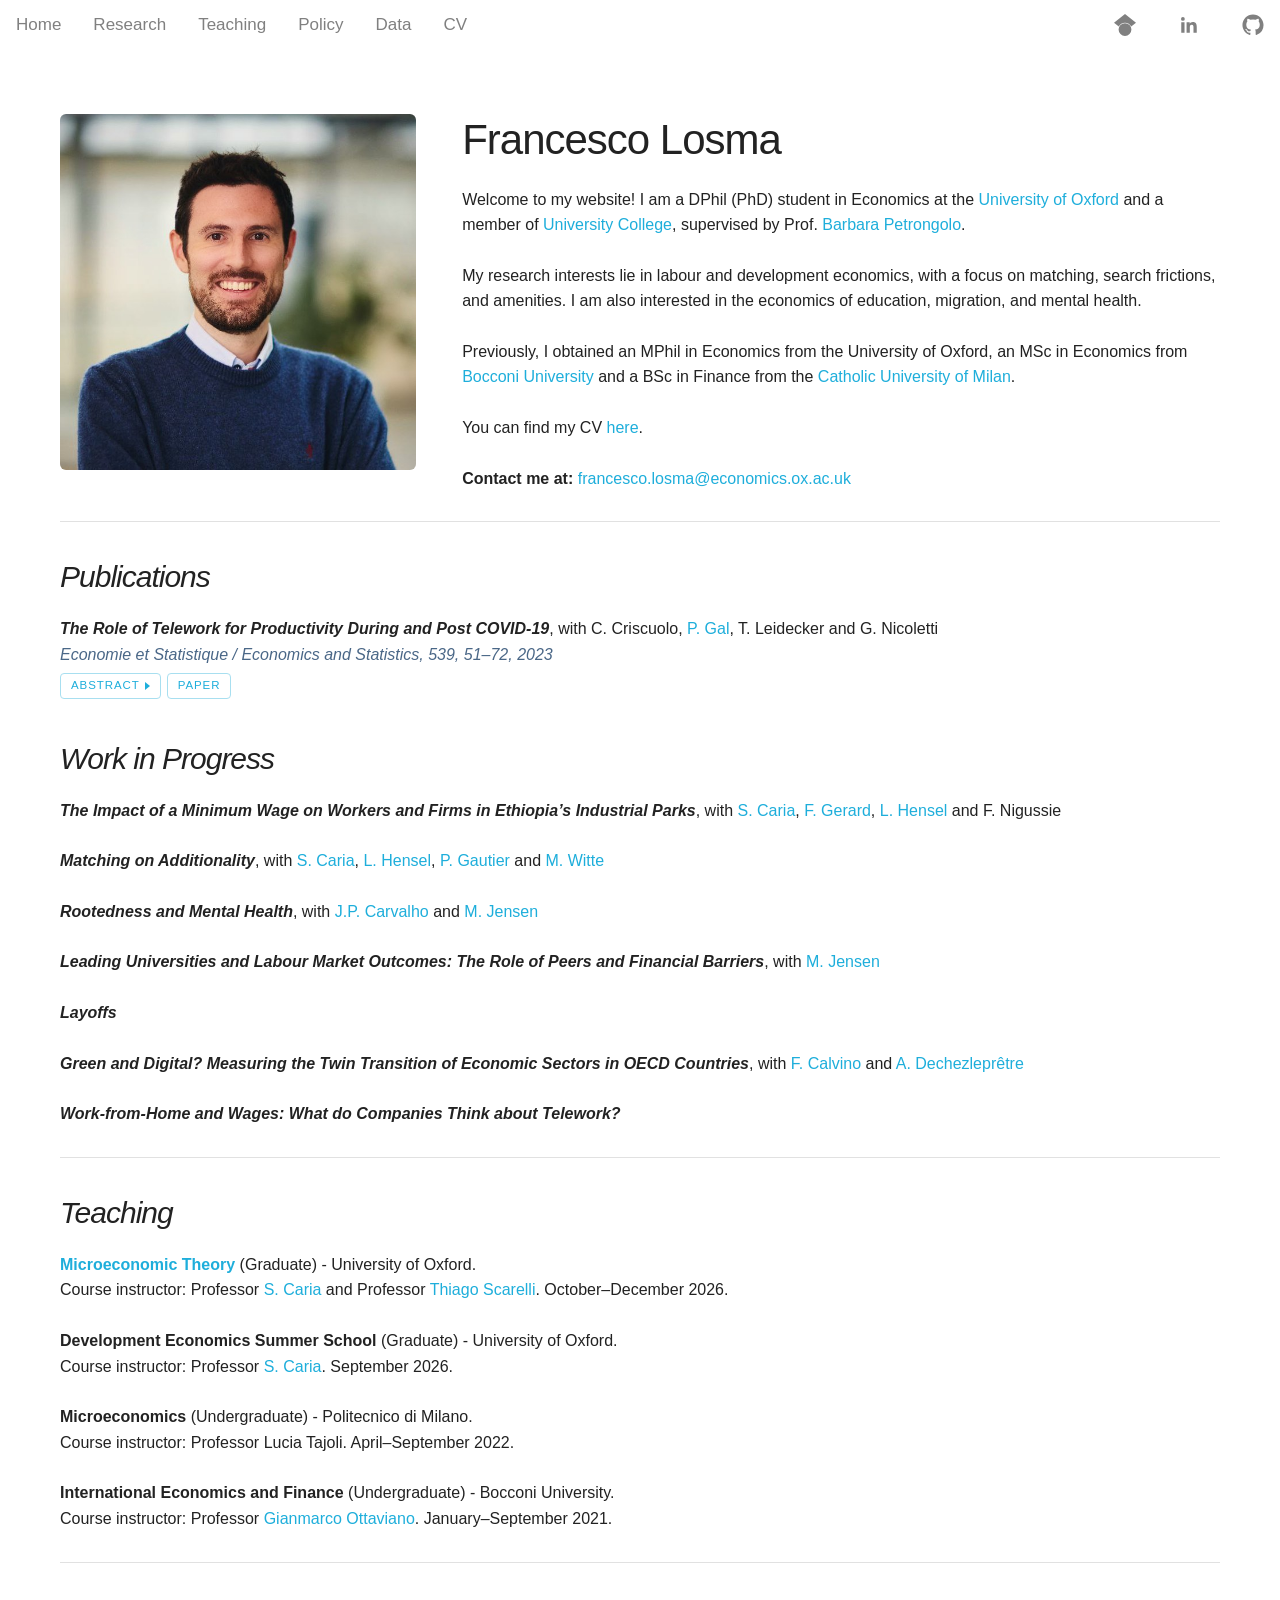
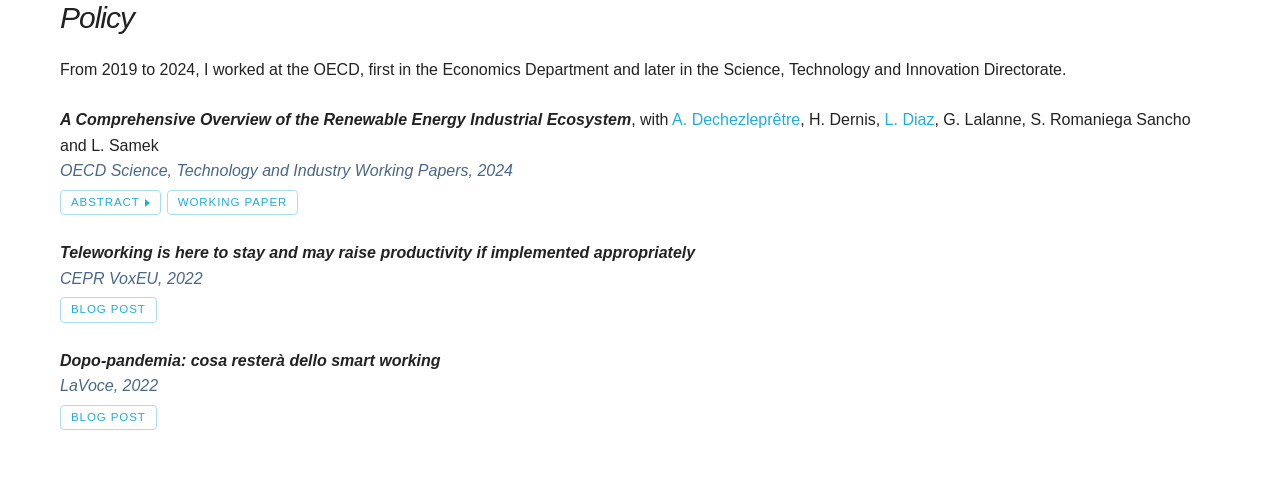
==== commit 8d912cee: "add luiz diaz website" ====
--- a/index.html
+++ b/index.html
@@ -214,7 +214,7 @@
         <article class="paper">
           <p>
             <strong><em>A Comprehensive Overview of the Renewable Energy Industrial Ecosystem</em></strong>, with <a href="https://antoinedechezlepretre.github.io/">A. Dechezlepr&ecirc;tre</a>,
-            H. Dernis, L. Diaz, G. Lalanne, S. Romaniega Sancho and L. Samek
+            H. Dernis, <a href="https://sites.google.com/view/luis-diaz-pavez">L. Diaz</a>, G. Lalanne, S. Romaniega Sancho and L. Samek
           </p>
           <p class="status">OECD Science, Technology and Industry Working Papers, 2024</p>
           <div class="buttons">
